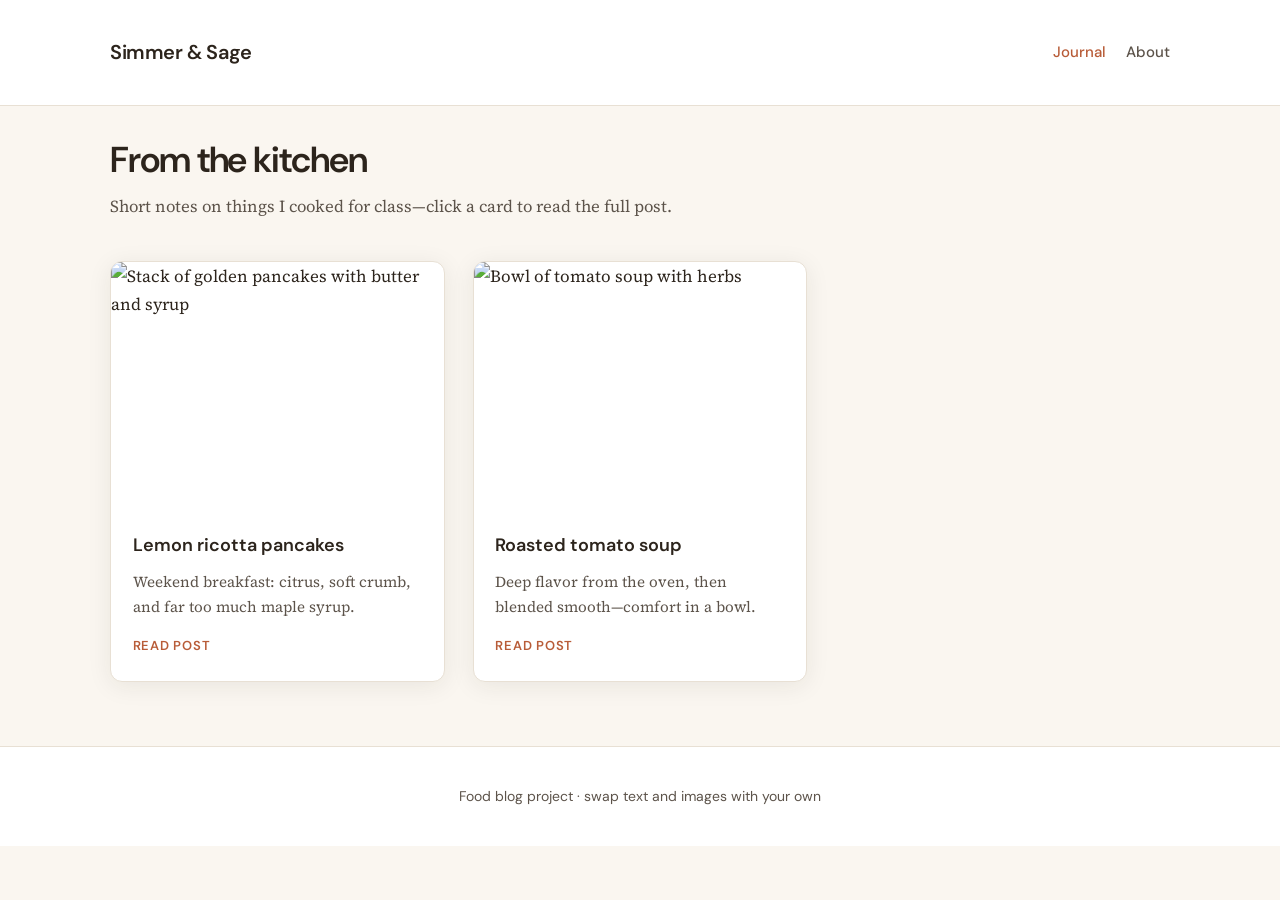
==== index.html @ 587ea352 "Initial static food blog for GitHub Pages" ====
<!DOCTYPE html>
<html lang="en">
  <head>
    <meta charset="utf-8" />
    <meta name="viewport" content="width=device-width, initial-scale=1" />
    <title>Simmer &amp; Sage — Food journal</title>
    <meta
      name="description"
      content="A small food blog: recipes, notes, and meals worth remembering."
    />
    <link rel="preconnect" href="https://fonts.googleapis.com" />
    <link rel="preconnect" href="https://fonts.gstatic.com" crossorigin />
    <link
      href="https://fonts.googleapis.com/css2?family=DM+Sans:ital,opsz,wght@0,9..40,400;0,9..40,500;0,9..40,600;1,9..40,400&family=Source+Serif+4:ital,opsz,wght@0,8..60,400;0,8..60,600;1,8..60,400&display=swap"
      rel="stylesheet"
    />
    <link rel="stylesheet" href="css/styles.css" />
  </head>
  <body>
    <a class="skip-link" href="#main">Skip to content</a>
    <header class="site-header">
      <div class="site-header__inner">
        <p class="site-title"><a href="index.html">Simmer &amp; Sage</a></p>
        <nav class="nav" aria-label="Main">
          <a href="index.html" aria-current="page">Journal</a>
          <a href="about.html">About</a>
        </nav>
      </div>
    </header>
    <main id="main">
      <div class="page-intro">
        <h1>From the kitchen</h1>
        <p>
          Short notes on things I cooked for class—click a card to read the
          full post.
        </p>
      </div>
      <div class="post-grid">
        <a class="post-card" href="posts/lemon-ricotta-pancakes.html">
          <img
            class="post-card__image"
            src="https://images.unsplash.com/photo-1528207776546-365bb710ee93?w=800&q=80"
            alt="Stack of golden pancakes with butter and syrup"
            width="800"
            height="600"
            loading="lazy"
          />
          <div class="post-card__body">
            <h2 class="post-card__title">Lemon ricotta pancakes</h2>
            <p class="post-card__caption">
              Weekend breakfast: citrus, soft crumb, and far too much maple
              syrup.
            </p>
            <span class="post-card__cta">Read post</span>
          </div>
        </a>
        <a class="post-card" href="posts/roasted-tomato-soup.html">
          <img
            class="post-card__image"
            src="https://images.unsplash.com/photo-1547592166-23ac45744acd?w=800&q=80"
            alt="Bowl of tomato soup with herbs"
            width="800"
            height="600"
            loading="lazy"
          />
          <div class="post-card__body">
            <h2 class="post-card__title">Roasted tomato soup</h2>
            <p class="post-card__caption">
              Deep flavor from the oven, then blended smooth—comfort in a
              bowl.
            </p>
            <span class="post-card__cta">Read post</span>
          </div>
        </a>
      </div>
    </main>
    <footer class="site-footer">
      <p>Food blog project · swap text and images with your own</p>
    </footer>
  </body>
</html>
---- css/styles.css ----
/* Food blog — warm, readable palette */
:root {
  --color-bg: #faf6f0;
  --color-surface: #ffffff;
  --color-text: #2c241c;
  --color-muted: #5c534a;
  --color-accent: #b85c38;
  --color-accent-hover: #943a1e;
  --color-border: #e8e0d4;
  --font-body: "Source Serif 4", "Georgia", serif;
  --font-ui: "DM Sans", system-ui, sans-serif;
  --radius: 12px;
  --shadow: 0 4px 24px rgba(44, 36, 28, 0.08);
}

*,
*::before,
*::after {
  box-sizing: border-box;
}

html {
  scroll-behavior: smooth;
}

body {
  margin: 0;
  min-height: 100vh;
  font-family: var(--font-body);
  font-size: 1.0625rem;
  line-height: 1.65;
  color: var(--color-text);
  background: var(--color-bg);
}

img {
  max-width: 100%;
  height: auto;
  display: block;
}

a {
  color: var(--color-accent);
  text-decoration-thickness: 1px;
  text-underline-offset: 3px;
}

a:hover {
  color: var(--color-accent-hover);
}

a:focus-visible {
  outline: 2px solid var(--color-accent);
  outline-offset: 3px;
}

.skip-link {
  position: absolute;
  left: -9999px;
  z-index: 999;
  padding: 0.75rem 1rem;
  background: var(--color-surface);
  color: var(--color-text);
  font-family: var(--font-ui);
}

.skip-link:focus {
  left: 1rem;
  top: 1rem;
}

.site-header {
  border-bottom: 1px solid var(--color-border);
  background: var(--color-surface);
}

.site-header__inner {
  max-width: 1100px;
  margin: 0 auto;
  padding: 1rem 1.25rem;
  display: flex;
  flex-wrap: wrap;
  align-items: center;
  justify-content: space-between;
  gap: 1rem;
}

.site-title {
  font-family: var(--font-ui);
  font-size: 1.25rem;
  font-weight: 600;
  letter-spacing: -0.02em;
}

.site-title a {
  color: var(--color-text);
  text-decoration: none;
}

.site-title a:hover {
  color: var(--color-accent);
}

.nav {
  display: flex;
  flex-wrap: wrap;
  gap: 1.25rem;
  font-family: var(--font-ui);
  font-size: 0.9375rem;
  font-weight: 500;
}

.nav a {
  color: var(--color-muted);
  text-decoration: none;
}

.nav a:hover,
.nav a[aria-current="page"] {
  color: var(--color-accent);
}

main {
  max-width: 1100px;
  margin: 0 auto;
  padding: 2rem 1.25rem 4rem;
}

.page-intro {
  max-width: 36rem;
  margin-bottom: 2.5rem;
}

.page-intro h1 {
  font-family: var(--font-ui);
  font-size: clamp(1.75rem, 4vw, 2.25rem);
  font-weight: 600;
  letter-spacing: -0.03em;
  line-height: 1.2;
  margin: 0 0 0.75rem;
}

.page-intro p {
  margin: 0;
  color: var(--color-muted);
  font-size: 1.05rem;
}

.post-grid {
  display: grid;
  gap: 1.75rem;
  grid-template-columns: repeat(auto-fill, minmax(280px, 1fr));
}

.post-card {
  display: flex;
  flex-direction: column;
  background: var(--color-surface);
  border-radius: var(--radius);
  overflow: hidden;
  box-shadow: var(--shadow);
  border: 1px solid var(--color-border);
  text-decoration: none;
  color: inherit;
  transition: transform 0.2s ease, box-shadow 0.2s ease;
}

.post-card:hover {
  transform: translateY(-3px);
  box-shadow: 0 12px 40px rgba(44, 36, 28, 0.12);
}

.post-card:focus-visible {
  outline: 2px solid var(--color-accent);
  outline-offset: 3px;
}

.post-card__image {
  aspect-ratio: 4 / 3;
  object-fit: cover;
  width: 100%;
}

.post-card__body {
  padding: 1.25rem 1.35rem 1.5rem;
  flex: 1;
  display: flex;
  flex-direction: column;
}

.post-card__title {
  font-family: var(--font-ui);
  font-size: 1.125rem;
  font-weight: 600;
  margin: 0 0 0.5rem;
  color: var(--color-text);
}

.post-card__caption {
  margin: 0;
  font-size: 0.95rem;
  color: var(--color-muted);
  flex: 1;
}

.post-card__cta {
  margin-top: 1rem;
  font-family: var(--font-ui);
  font-size: 0.8125rem;
  font-weight: 600;
  color: var(--color-accent);
  text-transform: uppercase;
  letter-spacing: 0.06em;
}

/* Article / about */
.prose {
  max-width: 38rem;
}

.prose h1 {
  font-family: var(--font-ui);
  font-size: clamp(1.75rem, 4vw, 2.125rem);
  font-weight: 600;
  margin: 0 0 0.5rem;
  letter-spacing: -0.02em;
}

.prose .lede {
  font-size: 1.125rem;
  color: var(--color-muted);
  margin: 0 0 1.75rem;
}

.prose p {
  margin: 0 0 1.25rem;
}

.prose figure {
  margin: 2rem 0;
  border-radius: var(--radius);
  overflow: hidden;
  box-shadow: var(--shadow);
}

.prose figcaption {
  font-family: var(--font-ui);
  font-size: 0.875rem;
  color: var(--color-muted);
  padding: 0.75rem 1rem;
  background: var(--color-surface);
  border: 1px solid var(--color-border);
  border-top: none;
}

.site-footer {
  border-top: 1px solid var(--color-border);
  padding: 1.5rem 1.25rem;
  text-align: center;
  font-family: var(--font-ui);
  font-size: 0.875rem;
  color: var(--color-muted);
  background: var(--color-surface);
}
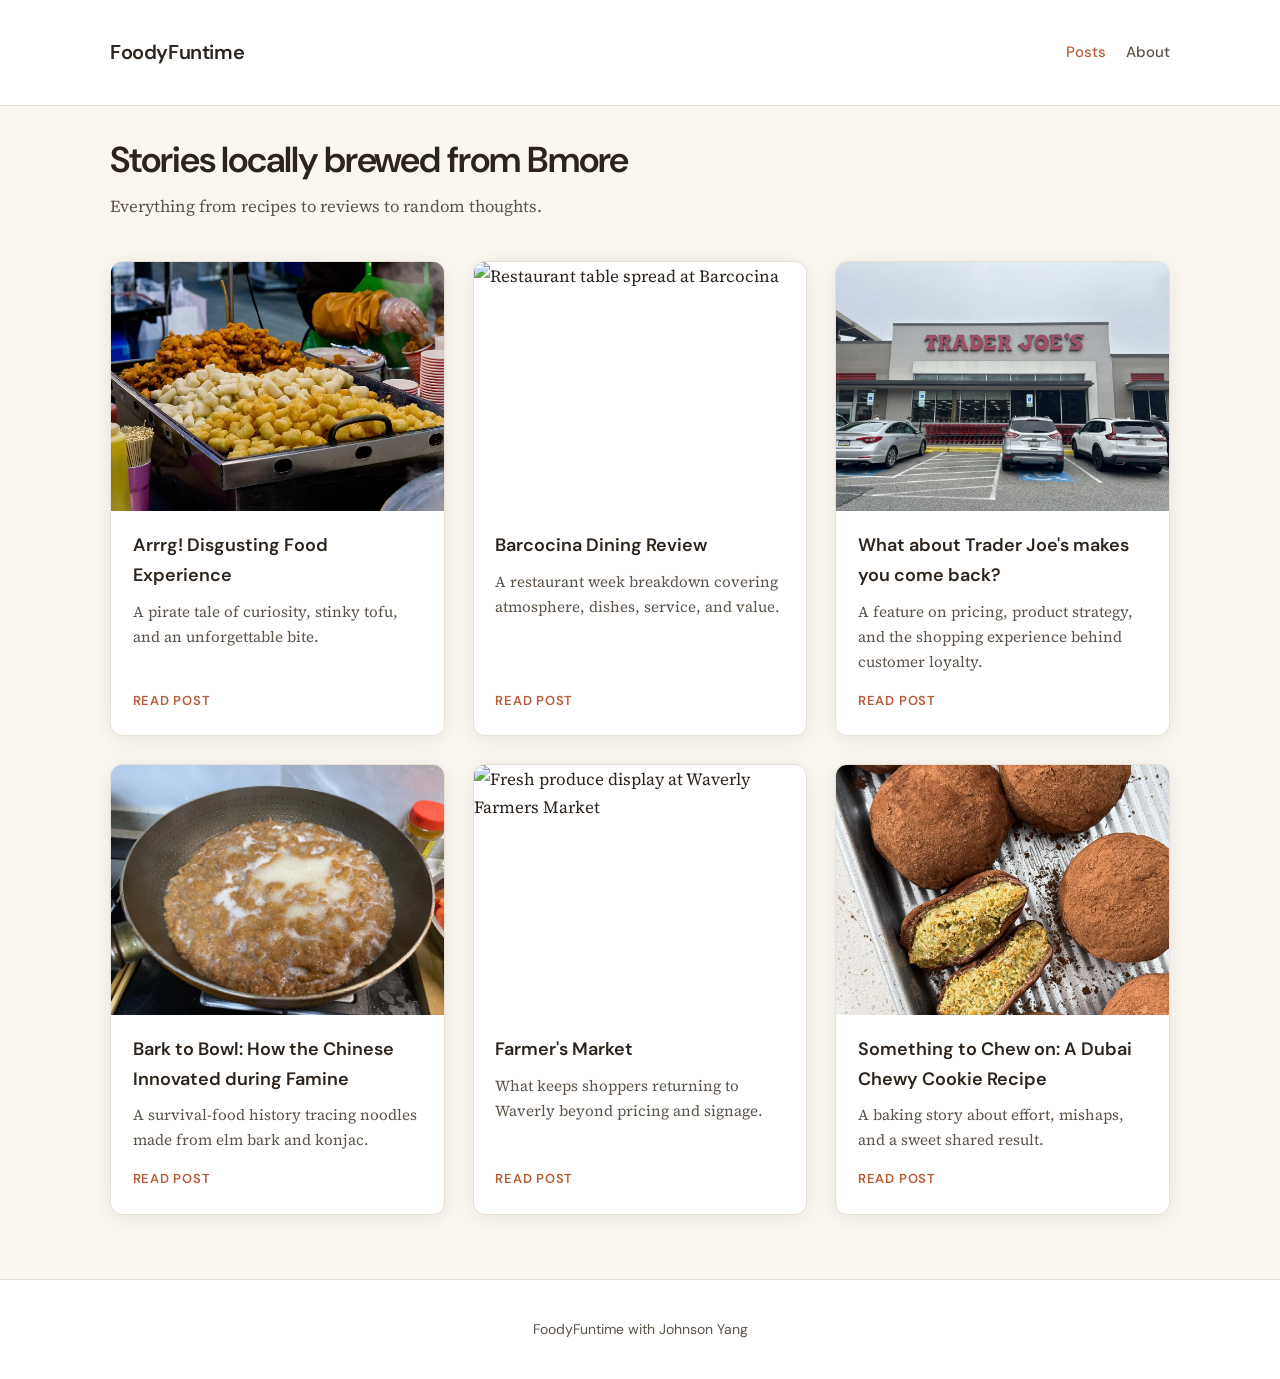
==== commit 69b87425: "Finished blog" ====
--- a/index.html
+++ b/index.html
@@ -3,7 +3,7 @@
   <head>
     <meta charset="utf-8" />
     <meta name="viewport" content="width=device-width, initial-scale=1" />
-    <title>Simmer &amp; Sage — Food journal</title>
+    <title>FoodyFuntime — Food journal</title>
     <meta
       name="description"
       content="A small food blog: recipes, notes, and meals worth remembering."
@@ -20,54 +20,130 @@
     <a class="skip-link" href="#main">Skip to content</a>
     <header class="site-header">
       <div class="site-header__inner">
-        <p class="site-title"><a href="index.html">Simmer &amp; Sage</a></p>
+        <p class="site-title"><a href="index.html">FoodyFuntime</a></p>
         <nav class="nav" aria-label="Main">
-          <a href="index.html" aria-current="page">Journal</a>
+          <a href="index.html" aria-current="page">Posts</a>
           <a href="about.html">About</a>
         </nav>
       </div>
     </header>
     <main id="main">
       <div class="page-intro">
-        <h1>From the kitchen</h1>
+        <h1>Stories locally brewed from Bmore</h1>
         <p>
-          Short notes on things I cooked for class—click a card to read the
-          full post.
+          Everything from recipes to reviews to random thoughts.
         </p>
       </div>
       <div class="post-grid">
-        <a class="post-card" href="posts/lemon-ricotta-pancakes.html">
+        <a class="post-card" href="posts/arrrg-disgusting-food-experience.html">
           <img
             class="post-card__image"
-            src="https://images.unsplash.com/photo-1528207776546-365bb710ee93?w=800&q=80"
-            alt="Stack of golden pancakes with butter and syrup"
+            src="assets/images/ArrrgStinkyTofu.avif"
+            alt="Dish from the stinky tofu meal at Pepper House"
             width="800"
             height="600"
             loading="lazy"
           />
           <div class="post-card__body">
-            <h2 class="post-card__title">Lemon ricotta pancakes</h2>
+            <h2 class="post-card__title">Arrrg! Disgusting Food Experience</h2>
             <p class="post-card__caption">
-              Weekend breakfast: citrus, soft crumb, and far too much maple
-              syrup.
+              A pirate tale of curiosity, stinky tofu, and an unforgettable
+              bite.
             </p>
             <span class="post-card__cta">Read post</span>
           </div>
         </a>
-        <a class="post-card" href="posts/roasted-tomato-soup.html">
+        <a class="post-card" href="posts/barcocina-dining-review.html">
           <img
             class="post-card__image"
-            src="https://images.unsplash.com/photo-1547592166-23ac45744acd?w=800&q=80"
-            alt="Bowl of tomato soup with herbs"
+            src="assets/images/barcocina/barcocina-p1-1.png"
+            alt="Restaurant table spread at Barcocina"
             width="800"
             height="600"
             loading="lazy"
           />
           <div class="post-card__body">
-            <h2 class="post-card__title">Roasted tomato soup</h2>
+            <h2 class="post-card__title">Barcocina Dining Review</h2>
             <p class="post-card__caption">
-              Deep flavor from the oven, then blended smooth—comfort in a
-              bowl.
+              A restaurant week breakdown covering atmosphere, dishes, service,
+              and value.
+            </p>
+            <span class="post-card__cta">Read post</span>
+          </div>
+        </a>
+        <a class="post-card" href="posts/trader-joes-come-back.html">
+          <img
+            class="post-card__image"
+            src="assets/images/trader-joes/trader-joes-p1-1.png"
+            alt="Trader Joe's frozen section with fan-favorite meals"
+            width="800"
+            height="600"
+            loading="lazy"
+          />
+          <div class="post-card__body">
+            <h2 class="post-card__title">
+              What about Trader Joe's makes you come back?
+            </h2>
+            <p class="post-card__caption">
+              A feature on pricing, product strategy, and the shopping
+              experience behind customer loyalty.
+            </p>
+            <span class="post-card__cta">Read post</span>
+          </div>
+        </a>
+        <a class="post-card" href="posts/bark-to-bowl.html">
+          <img
+            class="post-card__image"
+            src="assets/images/bark-to-bowl/bark-to-bowl-p1-1.png"
+            alt="Elm bark noodles from famine-era innovation story"
+            width="800"
+            height="600"
+            loading="lazy"
+          />
+          <div class="post-card__body">
+            <h2 class="post-card__title">
+              Bark to Bowl: How the Chinese Innovated during Famine
+            </h2>
+            <p class="post-card__caption">
+              A survival-food history tracing noodles made from elm bark and
+              konjac.
+            </p>
+            <span class="post-card__cta">Read post</span>
+          </div>
+        </a>
+        <a class="post-card" href="posts/farmers-market.html">
+          <img
+            class="post-card__image"
+            src="assets/images/farmers-market/farmers-market-p1-1.png"
+            alt="Fresh produce display at Waverly Farmers Market"
+            width="800"
+            height="600"
+            loading="lazy"
+          />
+          <div class="post-card__body">
+            <h2 class="post-card__title">Farmer's Market</h2>
+            <p class="post-card__caption">
+              What keeps shoppers returning to Waverly beyond pricing and
+              signage.
+            </p>
+            <span class="post-card__cta">Read post</span>
+          </div>
+        </a>
+        <a class="post-card" href="posts/dubai-chewy-cookies.html">
+          <img
+            class="post-card__image"
+            src="assets/images/dubai-chewy-cookies/Dubai-chewy-cookie-1.webp"
+            alt="Dubai chewy cookies with pistachio filling"
+            width="800"
+            height="600"
+            loading="lazy"
+          />
+          <div class="post-card__body">
+            <h2 class="post-card__title">
+              Something to Chew on: A Dubai Chewy Cookie Recipe
+            </h2>
+            <p class="post-card__caption">
+              A baking story about effort, mishaps, and a sweet shared result.
             </p>
             <span class="post-card__cta">Read post</span>
           </div>
@@ -75,7 +151,7 @@
       </div>
     </main>
     <footer class="site-footer">
-      <p>Food blog project · swap text and images with your own</p>
+      <p>FoodyFuntime with Johnson Yang</p>
     </footer>
   </body>
 </html>
--- a/css/styles.css
+++ b/css/styles.css
@@ -218,6 +218,10 @@
   max-width: 38rem;
 }
 
+.prose--wide {
+  max-width: 100%;
+}
+
 .prose h1 {
   font-family: var(--font-ui);
   font-size: clamp(1.75rem, 4vw, 2.125rem);
@@ -234,6 +238,10 @@
 
 .prose p {
   margin: 0 0 1.25rem;
+}
+
+.section-gap {
+  margin-top: 2.5rem;
 }
 
 .prose figure {
@@ -243,6 +251,17 @@
   box-shadow: var(--shadow);
 }
 
+.prose > figure {
+  width: 50%;
+  max-width: 100%;
+  margin: 2rem 0;
+}
+
+.prose > figure img {
+  width: 100%;
+  max-width: 100%;
+}
+
 .prose figcaption {
   font-family: var(--font-ui);
   font-size: 0.875rem;
@@ -251,6 +270,33 @@
   background: var(--color-surface);
   border: 1px solid var(--color-border);
   border-top: none;
+}
+
+.review-grid {
+  display: grid;
+  gap: 1rem;
+  grid-template-columns: repeat(3, minmax(0, 1fr));
+  margin: 2rem 0;
+}
+
+.review-grid--two {
+  grid-template-columns: repeat(2, minmax(0, 1fr));
+}
+
+.review-grid figure {
+  margin: 0;
+}
+
+.review-grid img {
+  width: 100%;
+  aspect-ratio: 4 / 3;
+  object-fit: cover;
+}
+
+@media (max-width: 900px) {
+  .review-grid {
+    grid-template-columns: 1fr;
+  }
 }
 
 .site-footer {
